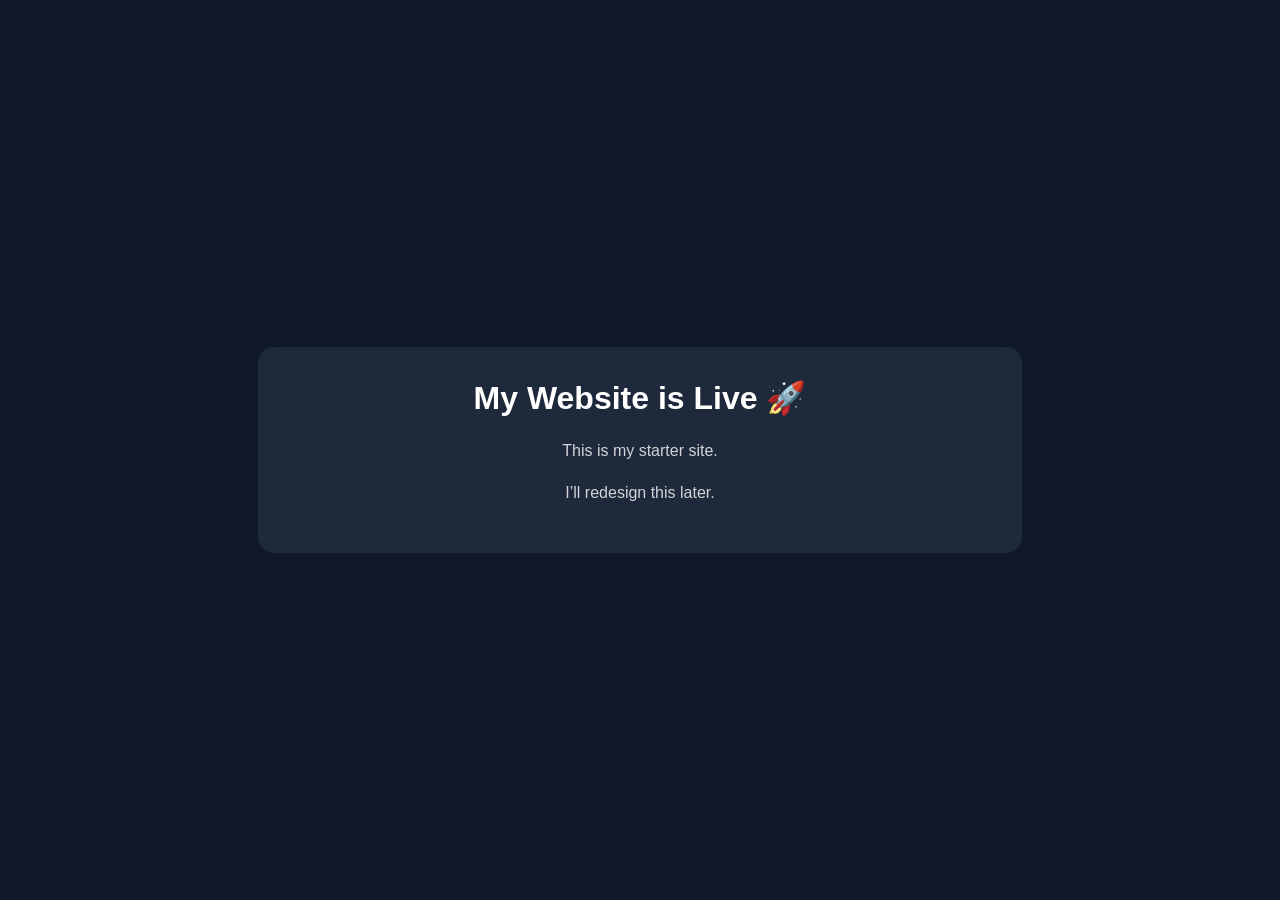
==== index.html @ 44aa59dd "Create index.html" ====
<!doctype html>
<html lang="en">
<head>
  <meta charset="UTF-8" />
  <meta name="viewport" content="width=device-width, initial-scale=1.0" />
  <title>My Site</title>
  <style>
    body {
      margin: 0;
      font-family: Arial, sans-serif;
      display: grid;
      place-items: center;
      min-height: 100vh;
      background: #0f172a;
      color: white;
    }

    .card {
      background: #1e293b;
      padding: 2rem;
      border-radius: 16px;
      text-align: center;
      width: min(90%, 700px);
    }

    h1 {
      margin-top: 0;
      font-size: 2rem;
    }

    p {
      line-height: 1.6;
      opacity: 0.8;
    }
  </style>
</head>
<body>
  <main class="card">
    <h1>My Website is Live 🚀</h1>
    <p>This is my starter site.</p>
    <p>I’ll redesign this later.</p>
  </main>
</body>
</html>
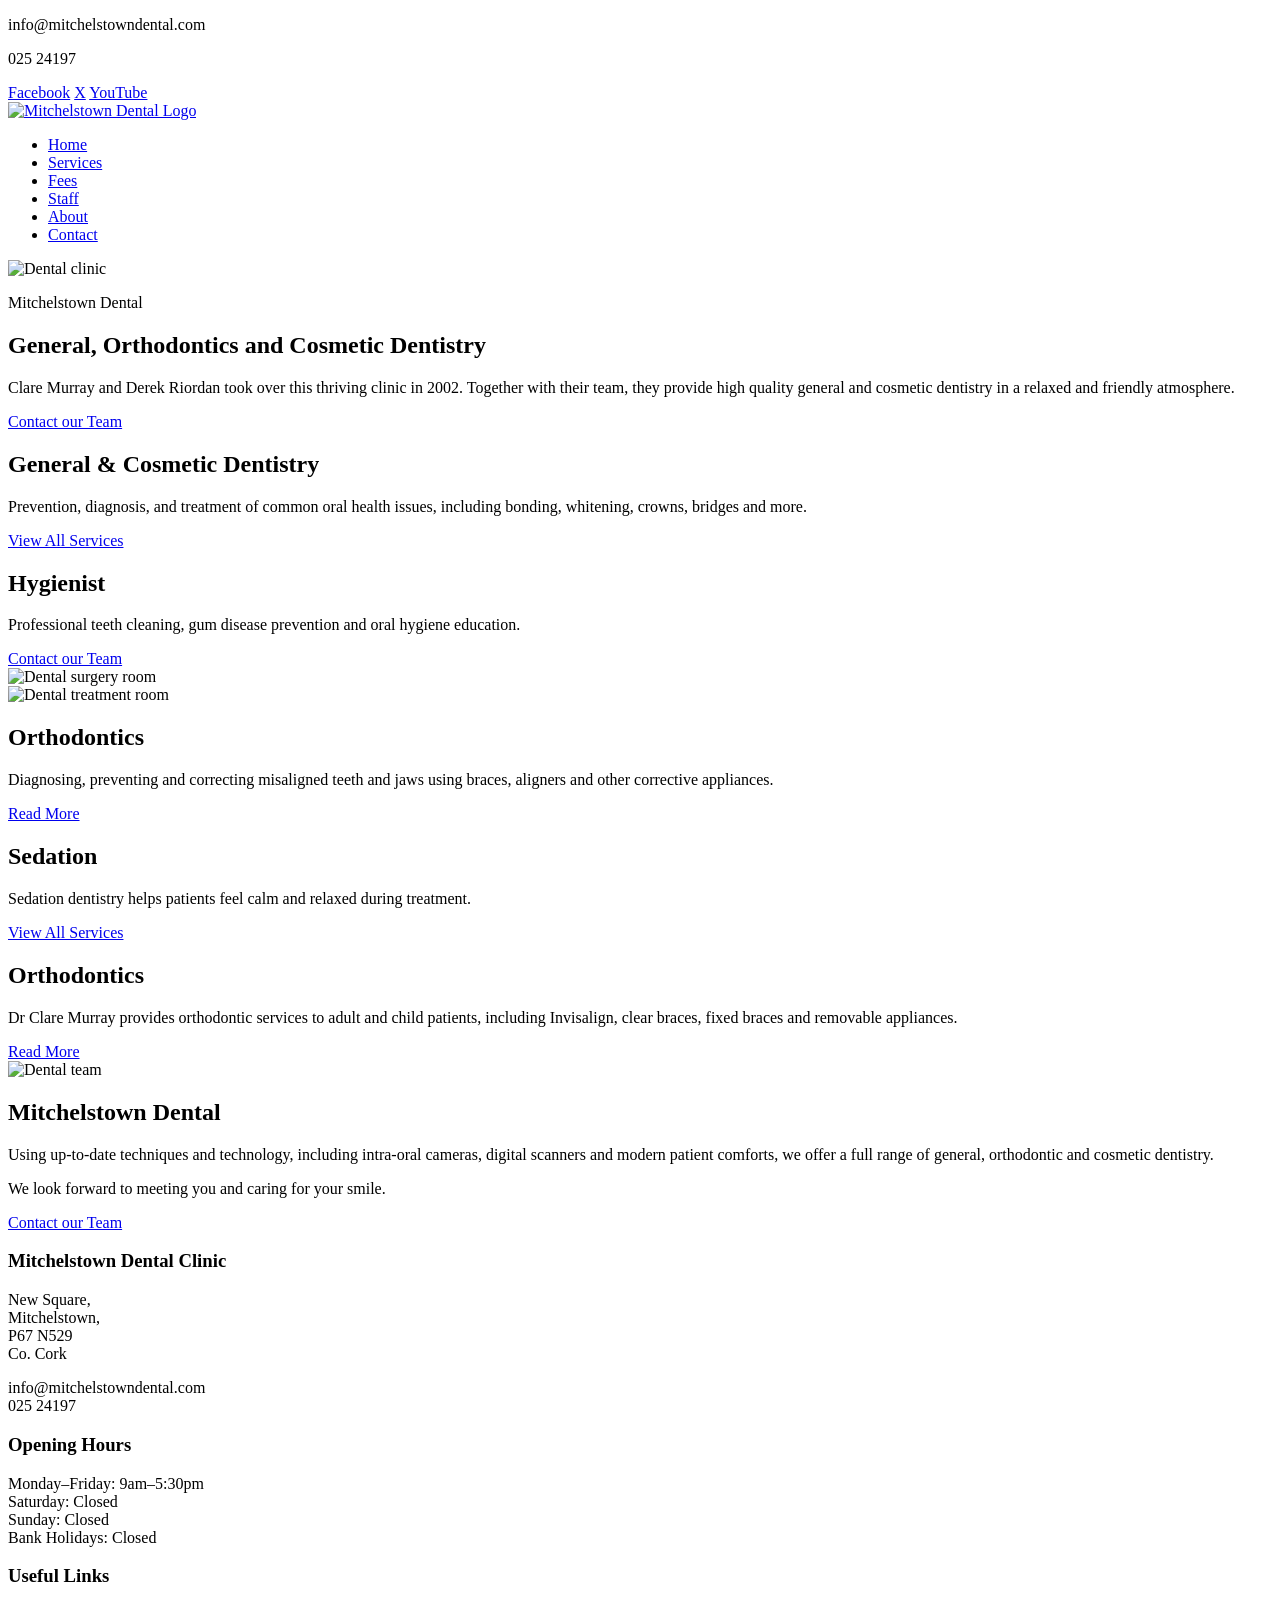
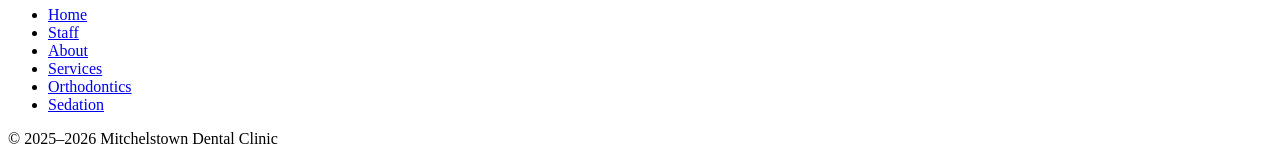
==== commit 7805fcd7: "Update index.html" ====
--- a/index.html
+++ b/index.html
@@ -1,44 +1,186 @@
-<!doctype html>
+<!DOCTYPE html>
 <html lang="en">
 <head>
-  <meta charset="UTF-8" />
-  <meta name="viewport" content="width=device-width, initial-scale=1.0" />
-  <title>My Site</title>
-  <style>
-    body {
-      margin: 0;
-      font-family: Arial, sans-serif;
-      display: grid;
-      place-items: center;
-      min-height: 100vh;
-      background: #0f172a;
-      color: white;
-    }
-
-    .card {
-      background: #1e293b;
-      padding: 2rem;
-      border-radius: 16px;
-      text-align: center;
-      width: min(90%, 700px);
-    }
-
-    h1 {
-      margin-top: 0;
-      font-size: 2rem;
-    }
-
-    p {
-      line-height: 1.6;
-      opacity: 0.8;
-    }
-  </style>
+  <meta charset="UTF-8">
+  <meta name="viewport" content="width=device-width, initial-scale=1.0">
+  <title>Mitchelstown Dental</title>
+  <link rel="stylesheet" href="styles.css">
 </head>
 <body>
-  <main class="card">
-    <h1>My Website is Live 🚀</h1>
-    <p>This is my starter site.</p>
-    <p>I’ll redesign this later.</p>
+
+  <header>
+    <div class="topbar">
+      <div class="container topbar-content">
+        <p>info@mitchelstowndental.com</p>
+        <p>025 24197</p>
+        <div class="socials">
+          <a href="#">Facebook</a>
+          <a href="#">X</a>
+          <a href="#">YouTube</a>
+        </div>
+      </div>
+    </div>
+
+    <div class="navbar">
+      <div class="container nav-content">
+        <a href="#" class="logo">
+          <img src="images/logo.png" alt="Mitchelstown Dental Logo">
+        </a>
+
+        <nav>
+          <ul class="nav-links">
+            <li><a href="#">Home</a></li>
+            <li><a href="#">Services</a></li>
+            <li><a href="#">Fees</a></li>
+            <li><a href="#">Staff</a></li>
+            <li><a href="#">About</a></li>
+            <li><a href="#">Contact</a></li>
+          </ul>
+        </nav>
+      </div>
+    </div>
+  </header>
+
+  <main>
+    <section class="hero">
+      <div class="container hero-content">
+        <div class="hero-image">
+          <img src="images/hero-dentist.png" alt="Dental clinic">
+        </div>
+        <div class="hero-text">
+          <p class="eyebrow">Mitchelstown Dental</p>
+          <h1>General, Orthodontics and Cosmetic Dentistry</h1>
+          <p>
+            Clare Murray and Derek Riordan took over this thriving clinic in 2002.
+            Together with their team, they provide high quality general and cosmetic
+            dentistry in a relaxed and friendly atmosphere.
+          </p>
+          <a href="#" class="btn">Contact our Team</a>
+        </div>
+      </div>
+    </section>
+
+    <section class="services">
+      <div class="container">
+        <div class="cards">
+          <article class="card">
+            <h2>General & Cosmetic Dentistry</h2>
+            <p>
+              Prevention, diagnosis, and treatment of common oral health issues,
+              including bonding, whitening, crowns, bridges and more.
+            </p>
+            <a href="#" class="btn-outline">View All Services</a>
+          </article>
+
+          <article class="card dark">
+            <h2>Hygienist</h2>
+            <p>
+              Professional teeth cleaning, gum disease prevention and oral hygiene education.
+            </p>
+            <a href="#" class="btn-outline light">Contact our Team</a>
+          </article>
+
+          <article class="image-card">
+            <img src="images/daisy-surgery-1.jpg" alt="Dental surgery room">
+          </article>
+
+          <article class="image-card">
+            <img src="images/daisy-surgery-2.jpg" alt="Dental treatment room">
+          </article>
+
+          <article class="card">
+            <h2>Orthodontics</h2>
+            <p>
+              Diagnosing, preventing and correcting misaligned teeth and jaws using braces,
+              aligners and other corrective appliances.
+            </p>
+            <a href="#" class="btn-outline">Read More</a>
+          </article>
+
+          <article class="card dark">
+            <h2>Sedation</h2>
+            <p>
+              Sedation dentistry helps patients feel calm and relaxed during treatment.
+            </p>
+            <a href="#" class="btn-outline light">View All Services</a>
+          </article>
+        </div>
+      </div>
+    </section>
+
+    <section class="promo">
+      <div class="container promo-content">
+        <h2>Orthodontics</h2>
+        <p>
+          Dr Clare Murray provides orthodontic services to adult and child patients,
+          including Invisalign, clear braces, fixed braces and removable appliances.
+        </p>
+        <a href="#" class="btn">Read More</a>
+      </div>
+    </section>
+
+    <section class="about">
+      <div class="container about-content">
+        <div class="about-image">
+          <img src="images/team.png" alt="Dental team">
+        </div>
+        <div class="about-text">
+          <h2>Mitchelstown Dental</h2>
+          <p>
+            Using up-to-date techniques and technology, including intra-oral cameras,
+            digital scanners and modern patient comforts, we offer a full range of
+            general, orthodontic and cosmetic dentistry.
+          </p>
+          <p>We look forward to meeting you and caring for your smile.</p>
+          <a href="#" class="btn">Contact our Team</a>
+        </div>
+      </div>
+    </section>
   </main>
+
+  <footer>
+    <div class="container footer-content">
+      <div>
+        <h3>Mitchelstown Dental Clinic</h3>
+        <p>
+          New Square,<br>
+          Mitchelstown,<br>
+          P67 N529<br>
+          Co. Cork
+        </p>
+        <p>
+          info@mitchelstowndental.com<br>
+          025 24197
+        </p>
+      </div>
+
+      <div>
+        <h3>Opening Hours</h3>
+        <p>
+          Monday–Friday: 9am–5:30pm<br>
+          Saturday: Closed<br>
+          Sunday: Closed<br>
+          Bank Holidays: Closed
+        </p>
+      </div>
+
+      <div>
+        <h3>Useful Links</h3>
+        <ul>
+          <li><a href="#">Home</a></li>
+          <li><a href="#">Staff</a></li>
+          <li><a href="#">About</a></li>
+          <li><a href="#">Services</a></li>
+          <li><a href="#">Orthodontics</a></li>
+          <li><a href="#">Sedation</a></li>
+        </ul>
+      </div>
+    </div>
+
+    <div class="copyright">
+      <p>© 2025–2026 Mitchelstown Dental Clinic</p>
+    </div>
+  </footer>
+
 </body>
 </html>
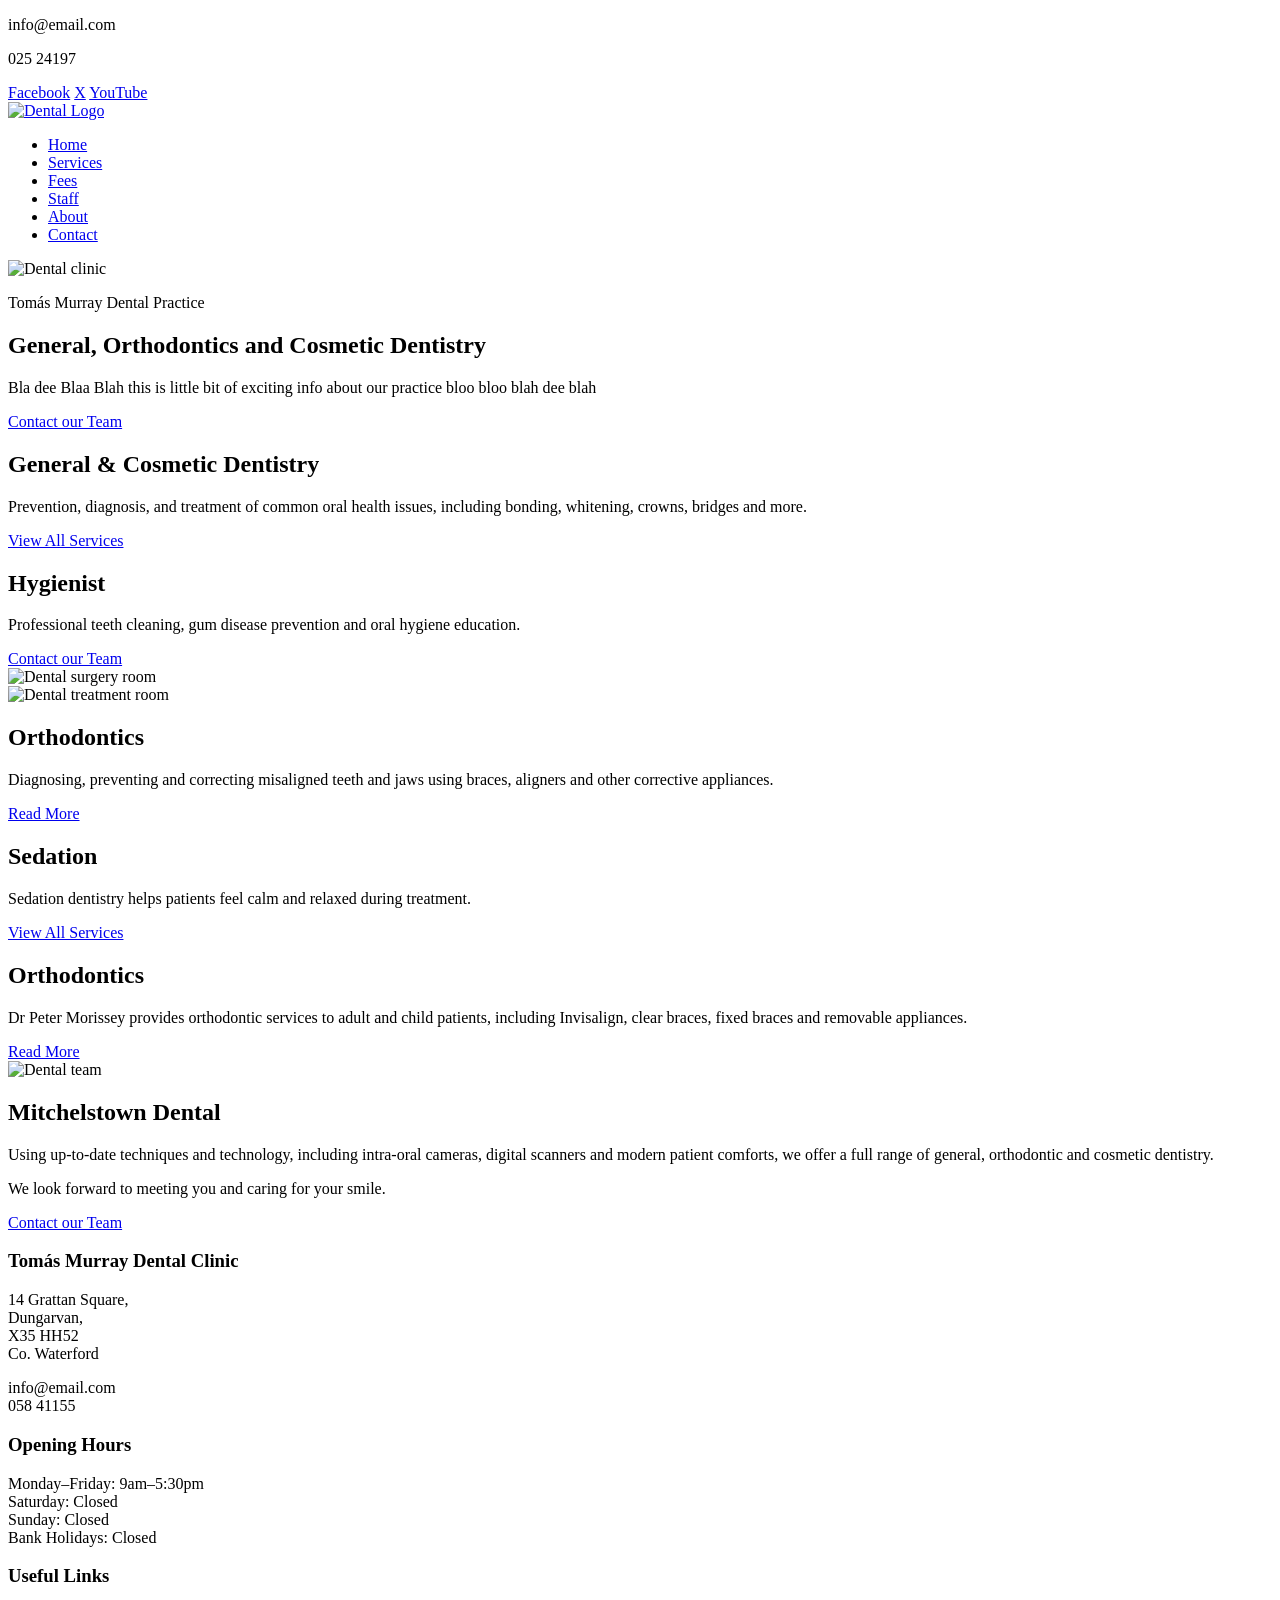
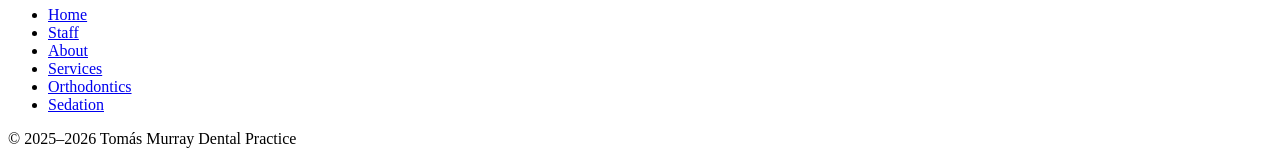
==== commit 2bb8ee30: "Update index.html" ====
--- a/index.html
+++ b/index.html
@@ -3,7 +3,7 @@
 <head>
   <meta charset="UTF-8">
   <meta name="viewport" content="width=device-width, initial-scale=1.0">
-  <title>Mitchelstown Dental</title>
+  <title>Tomás Murray Dental Practice</title>
   <link rel="stylesheet" href="styles.css">
 </head>
 <body>
@@ -11,7 +11,7 @@
   <header>
     <div class="topbar">
       <div class="container topbar-content">
-        <p>info@mitchelstowndental.com</p>
+        <p>info@email.com</p>
         <p>025 24197</p>
         <div class="socials">
           <a href="#">Facebook</a>
@@ -24,7 +24,7 @@
     <div class="navbar">
       <div class="container nav-content">
         <a href="#" class="logo">
-          <img src="images/logo.png" alt="Mitchelstown Dental Logo">
+          <img src="images/logo.png" alt="Dental Logo">
         </a>
 
         <nav>
@@ -48,12 +48,12 @@
           <img src="images/hero-dentist.png" alt="Dental clinic">
         </div>
         <div class="hero-text">
-          <p class="eyebrow">Mitchelstown Dental</p>
+          <p class="eyebrow">Tomás Murray Dental Practice</p>
           <h1>General, Orthodontics and Cosmetic Dentistry</h1>
           <p>
-            Clare Murray and Derek Riordan took over this thriving clinic in 2002.
-            Together with their team, they provide high quality general and cosmetic
-            dentistry in a relaxed and friendly atmosphere.
+            Bla dee Blaa Blah this is little bit of exciting info about our practice bloo
+            bloo blah dee blah
+
           </p>
           <a href="#" class="btn">Contact our Team</a>
         </div>
@@ -112,7 +112,7 @@
       <div class="container promo-content">
         <h2>Orthodontics</h2>
         <p>
-          Dr Clare Murray provides orthodontic services to adult and child patients,
+          Dr Peter Morissey provides orthodontic services to adult and child patients,
           including Invisalign, clear braces, fixed braces and removable appliances.
         </p>
         <a href="#" class="btn">Read More</a>
@@ -141,16 +141,16 @@
   <footer>
     <div class="container footer-content">
       <div>
-        <h3>Mitchelstown Dental Clinic</h3>
+        <h3>Tomás Murray Dental Clinic</h3>
         <p>
-          New Square,<br>
-          Mitchelstown,<br>
-          P67 N529<br>
-          Co. Cork
+          14 Grattan Square,<br>
+          Dungarvan,<br>
+          X35 HH52<br>
+          Co. Waterford
         </p>
         <p>
-          info@mitchelstowndental.com<br>
-          025 24197
+          info@email.com<br>
+          058 41155
         </p>
       </div>
 
@@ -178,7 +178,7 @@
     </div>
 
     <div class="copyright">
-      <p>© 2025–2026 Mitchelstown Dental Clinic</p>
+      <p>© 2025–2026 Tomás Murray Dental Practice</p>
     </div>
   </footer>
 
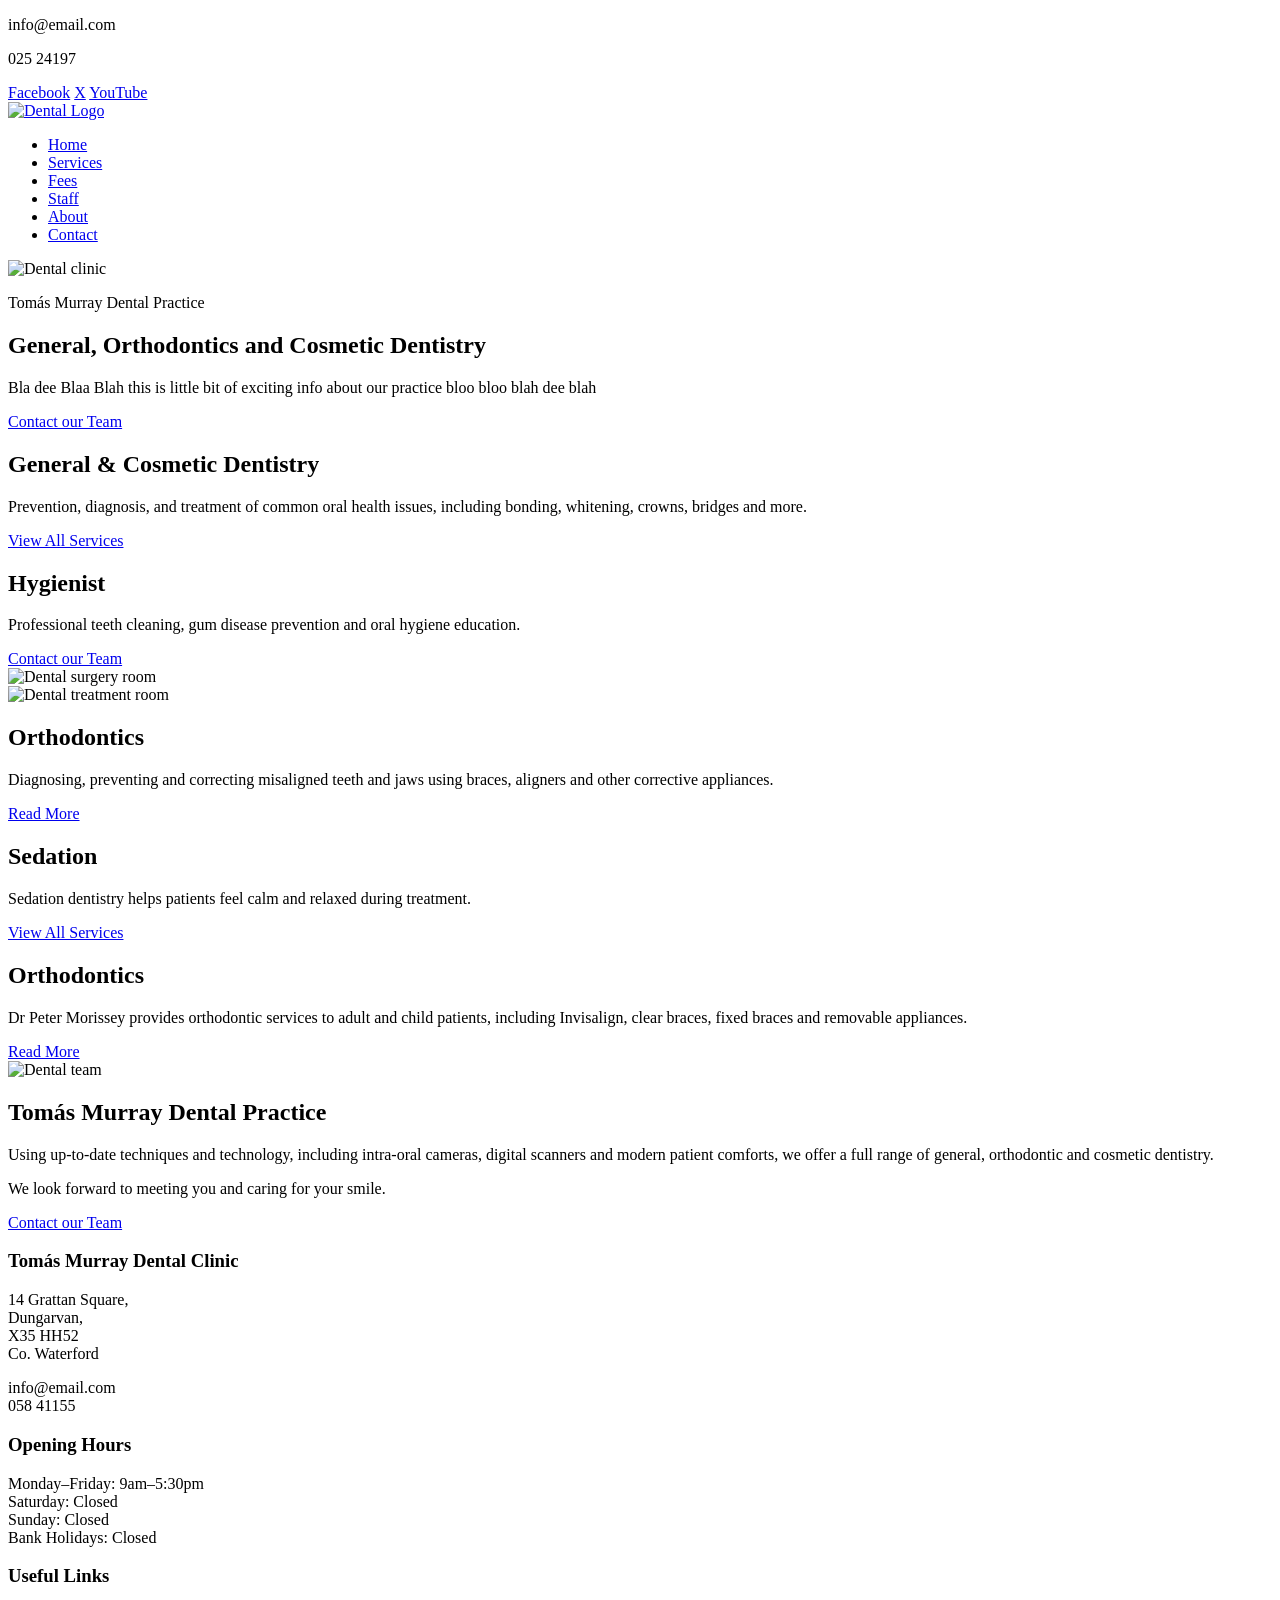
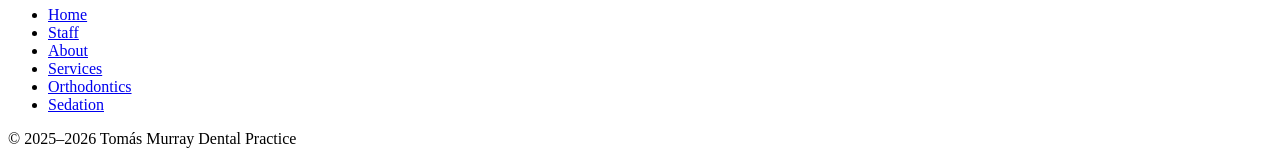
==== commit 5a14c46b: "Update index.html" ====
--- a/index.html
+++ b/index.html
@@ -125,7 +125,7 @@
           <img src="images/team.png" alt="Dental team">
         </div>
         <div class="about-text">
-          <h2>Mitchelstown Dental</h2>
+          <h2>Tomás Murray Dental Practice</h2>
           <p>
             Using up-to-date techniques and technology, including intra-oral cameras,
             digital scanners and modern patient comforts, we offer a full range of
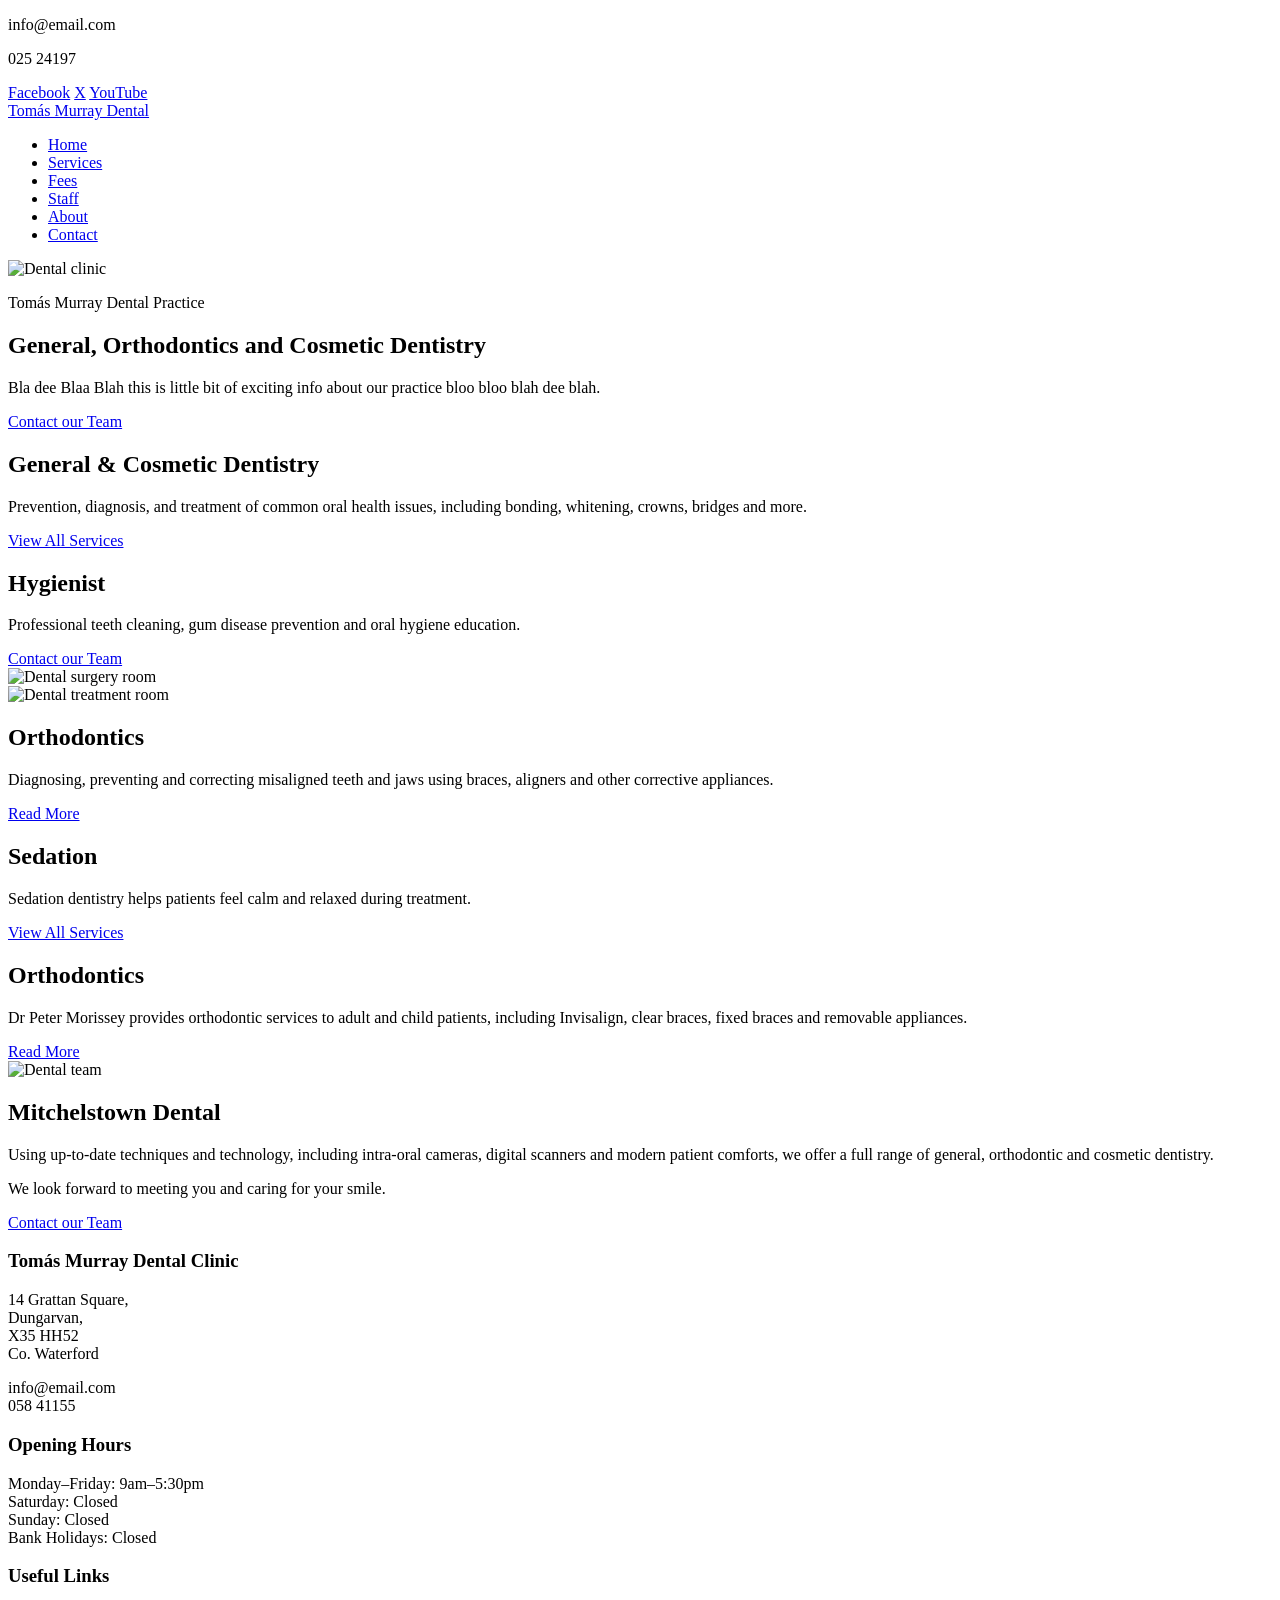
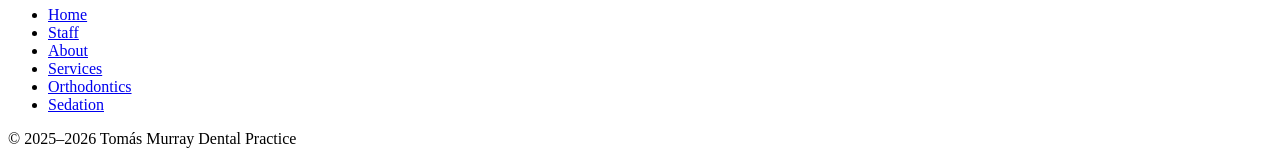
==== commit 039d0d48: "Update index.html" ====
--- a/index.html
+++ b/index.html
@@ -23,9 +23,7 @@
 
     <div class="navbar">
       <div class="container nav-content">
-        <a href="#" class="logo">
-          <img src="images/logo.png" alt="Dental Logo">
-        </a>
+        <a href="#" class="logo">Tomás Murray Dental</a>
 
         <nav>
           <ul class="nav-links">
@@ -52,8 +50,7 @@
           <h1>General, Orthodontics and Cosmetic Dentistry</h1>
           <p>
             Bla dee Blaa Blah this is little bit of exciting info about our practice bloo
-            bloo blah dee blah
-
+            bloo blah dee blah.
           </p>
           <a href="#" class="btn">Contact our Team</a>
         </div>
@@ -64,12 +61,12 @@
       <div class="container">
         <div class="cards">
           <article class="card">
-            <h2>General & Cosmetic Dentistry</h2>
+            <h2>General &amp; Cosmetic Dentistry</h2>
             <p>
               Prevention, diagnosis, and treatment of common oral health issues,
               including bonding, whitening, crowns, bridges and more.
             </p>
-            <a href="#" class="btn-outline">View All Services</a>
+            <a href="#" class="btn-outline light">View All Services</a>
           </article>
 
           <article class="card dark">
@@ -77,7 +74,7 @@
             <p>
               Professional teeth cleaning, gum disease prevention and oral hygiene education.
             </p>
-            <a href="#" class="btn-outline light">Contact our Team</a>
+            <a href="#" class="btn-outline">Contact our Team</a>
           </article>
 
           <article class="image-card">
@@ -94,7 +91,7 @@
               Diagnosing, preventing and correcting misaligned teeth and jaws using braces,
               aligners and other corrective appliances.
             </p>
-            <a href="#" class="btn-outline">Read More</a>
+            <a href="#" class="btn-outline light">Read More</a>
           </article>
 
           <article class="card dark">
@@ -102,7 +99,7 @@
             <p>
               Sedation dentistry helps patients feel calm and relaxed during treatment.
             </p>
-            <a href="#" class="btn-outline light">View All Services</a>
+            <a href="#" class="btn-outline">View All Services</a>
           </article>
         </div>
       </div>
@@ -125,7 +122,7 @@
           <img src="images/team.png" alt="Dental team">
         </div>
         <div class="about-text">
-          <h2>Tomás Murray Dental Practice</h2>
+          <h2>Mitchelstown Dental</h2>
           <p>
             Using up-to-date techniques and technology, including intra-oral cameras,
             digital scanners and modern patient comforts, we offer a full range of
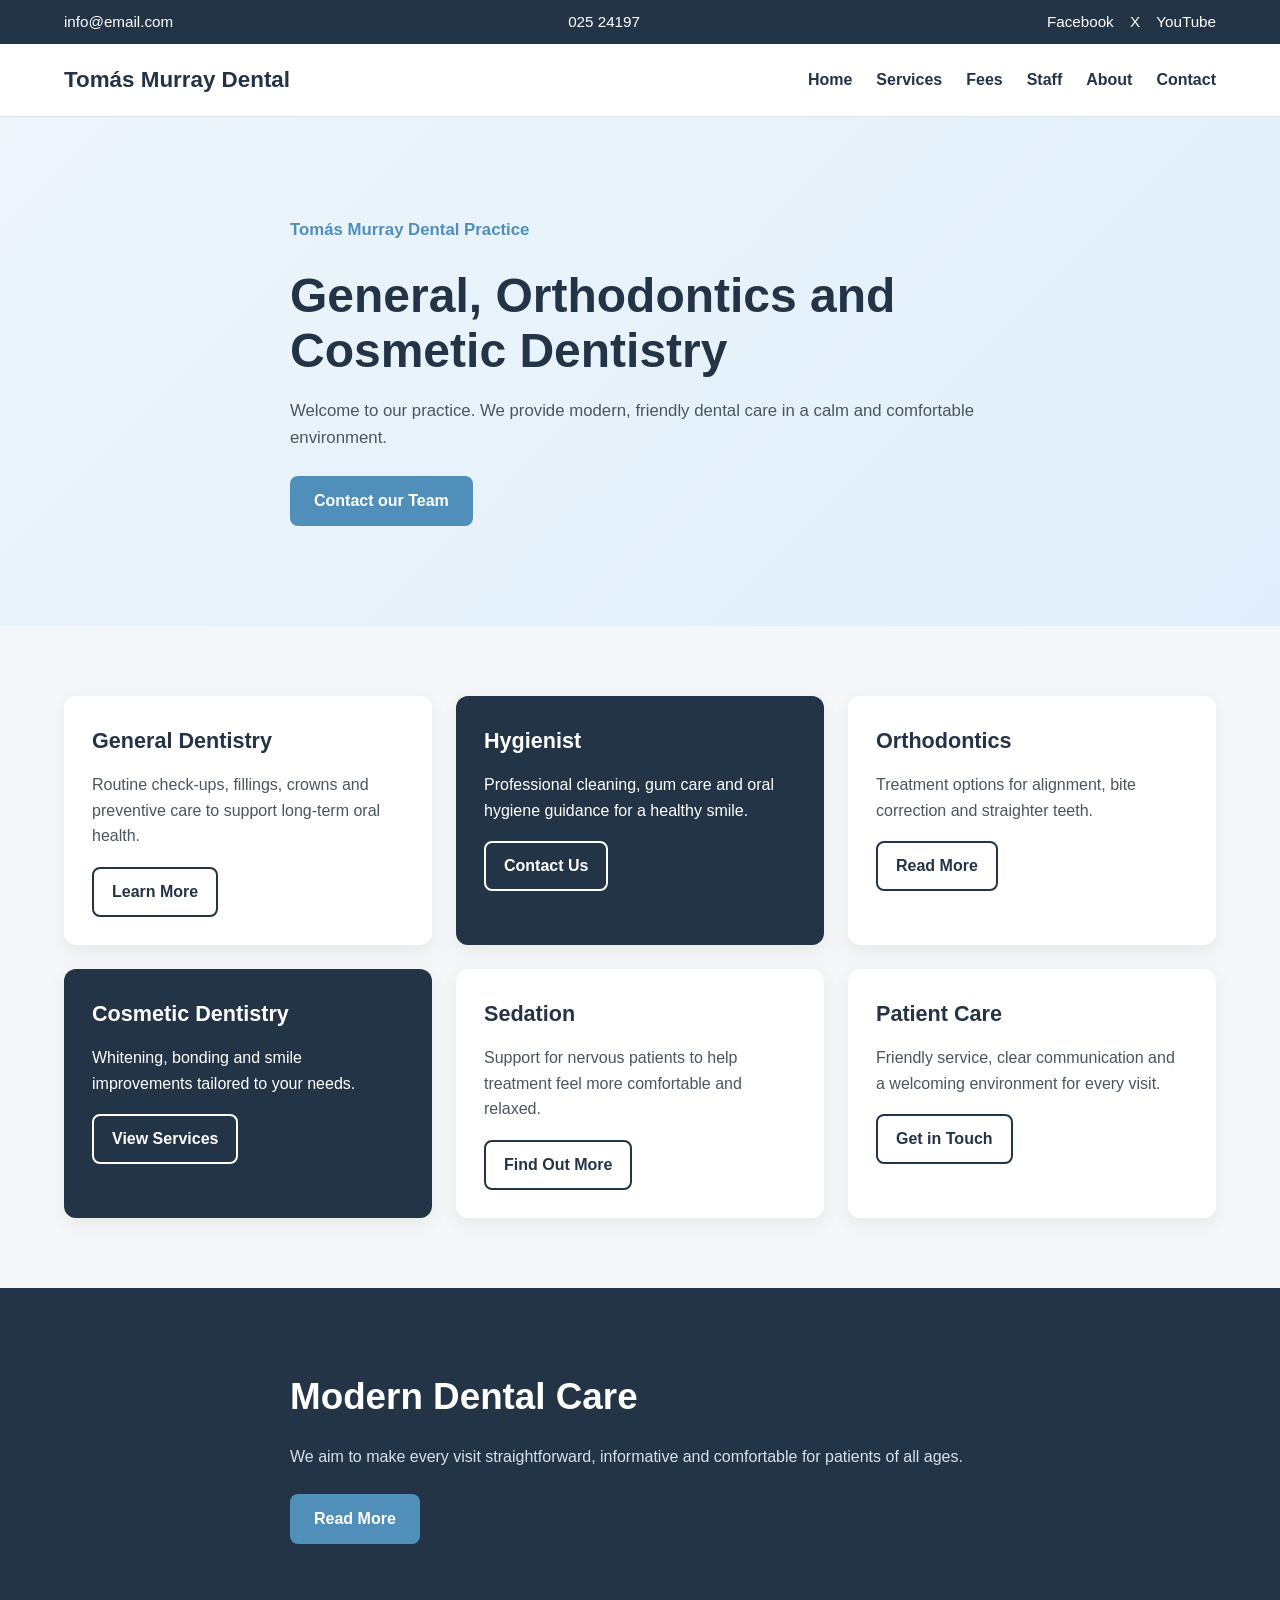
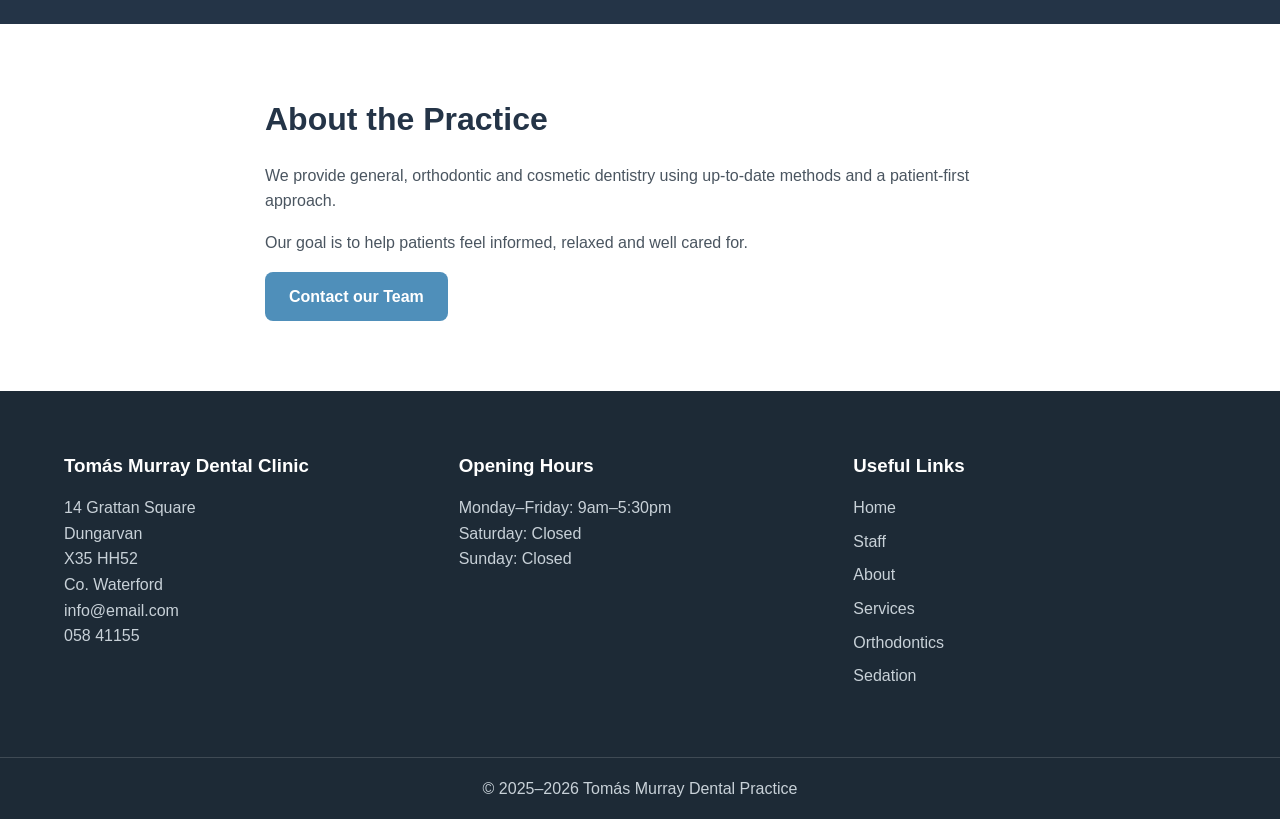
==== commit 2d0eb252: "Add files via upload" ====
--- a/index.html
+++ b/index.html
@@ -1,183 +1,181 @@
-<!DOCTYPE html>
-<html lang="en">
-<head>
-  <meta charset="UTF-8">
-  <meta name="viewport" content="width=device-width, initial-scale=1.0">
-  <title>Tomás Murray Dental Practice</title>
-  <link rel="stylesheet" href="styles.css">
-</head>
-<body>
-
-  <header>
-    <div class="topbar">
-      <div class="container topbar-content">
-        <p>info@email.com</p>
-        <p>025 24197</p>
-        <div class="socials">
-          <a href="#">Facebook</a>
-          <a href="#">X</a>
-          <a href="#">YouTube</a>
-        </div>
-      </div>
-    </div>
-
-    <div class="navbar">
-      <div class="container nav-content">
-        <a href="#" class="logo">Tomás Murray Dental</a>
-
-        <nav>
-          <ul class="nav-links">
-            <li><a href="#">Home</a></li>
-            <li><a href="#">Services</a></li>
-            <li><a href="#">Fees</a></li>
-            <li><a href="#">Staff</a></li>
-            <li><a href="#">About</a></li>
-            <li><a href="#">Contact</a></li>
-          </ul>
-        </nav>
-      </div>
-    </div>
-  </header>
-
-  <main>
-    <section class="hero">
-      <div class="container hero-content">
-        <div class="hero-image">
-          <img src="images/hero-dentist.png" alt="Dental clinic">
-        </div>
-        <div class="hero-text">
-          <p class="eyebrow">Tomás Murray Dental Practice</p>
-          <h1>General, Orthodontics and Cosmetic Dentistry</h1>
-          <p>
-            Bla dee Blaa Blah this is little bit of exciting info about our practice bloo
-            bloo blah dee blah.
-          </p>
-          <a href="#" class="btn">Contact our Team</a>
-        </div>
-      </div>
-    </section>
-
-    <section class="services">
-      <div class="container">
-        <div class="cards">
-          <article class="card">
-            <h2>General &amp; Cosmetic Dentistry</h2>
-            <p>
-              Prevention, diagnosis, and treatment of common oral health issues,
-              including bonding, whitening, crowns, bridges and more.
-            </p>
-            <a href="#" class="btn-outline light">View All Services</a>
-          </article>
-
-          <article class="card dark">
-            <h2>Hygienist</h2>
-            <p>
-              Professional teeth cleaning, gum disease prevention and oral hygiene education.
-            </p>
-            <a href="#" class="btn-outline">Contact our Team</a>
-          </article>
-
-          <article class="image-card">
-            <img src="images/daisy-surgery-1.jpg" alt="Dental surgery room">
-          </article>
-
-          <article class="image-card">
-            <img src="images/daisy-surgery-2.jpg" alt="Dental treatment room">
-          </article>
-
-          <article class="card">
-            <h2>Orthodontics</h2>
-            <p>
-              Diagnosing, preventing and correcting misaligned teeth and jaws using braces,
-              aligners and other corrective appliances.
-            </p>
-            <a href="#" class="btn-outline light">Read More</a>
-          </article>
-
-          <article class="card dark">
-            <h2>Sedation</h2>
-            <p>
-              Sedation dentistry helps patients feel calm and relaxed during treatment.
-            </p>
-            <a href="#" class="btn-outline">View All Services</a>
-          </article>
-        </div>
-      </div>
-    </section>
-
-    <section class="promo">
-      <div class="container promo-content">
-        <h2>Orthodontics</h2>
-        <p>
-          Dr Peter Morissey provides orthodontic services to adult and child patients,
-          including Invisalign, clear braces, fixed braces and removable appliances.
-        </p>
-        <a href="#" class="btn">Read More</a>
-      </div>
-    </section>
-
-    <section class="about">
-      <div class="container about-content">
-        <div class="about-image">
-          <img src="images/team.png" alt="Dental team">
-        </div>
-        <div class="about-text">
-          <h2>Mitchelstown Dental</h2>
-          <p>
-            Using up-to-date techniques and technology, including intra-oral cameras,
-            digital scanners and modern patient comforts, we offer a full range of
-            general, orthodontic and cosmetic dentistry.
-          </p>
-          <p>We look forward to meeting you and caring for your smile.</p>
-          <a href="#" class="btn">Contact our Team</a>
-        </div>
-      </div>
-    </section>
-  </main>
-
-  <footer>
-    <div class="container footer-content">
-      <div>
-        <h3>Tomás Murray Dental Clinic</h3>
-        <p>
-          14 Grattan Square,<br>
-          Dungarvan,<br>
-          X35 HH52<br>
-          Co. Waterford
-        </p>
-        <p>
-          info@email.com<br>
-          058 41155
-        </p>
-      </div>
-
-      <div>
-        <h3>Opening Hours</h3>
-        <p>
-          Monday–Friday: 9am–5:30pm<br>
-          Saturday: Closed<br>
-          Sunday: Closed<br>
-          Bank Holidays: Closed
-        </p>
-      </div>
-
-      <div>
-        <h3>Useful Links</h3>
-        <ul>
-          <li><a href="#">Home</a></li>
-          <li><a href="#">Staff</a></li>
-          <li><a href="#">About</a></li>
-          <li><a href="#">Services</a></li>
-          <li><a href="#">Orthodontics</a></li>
-          <li><a href="#">Sedation</a></li>
-        </ul>
-      </div>
-    </div>
-
-    <div class="copyright">
-      <p>© 2025–2026 Tomás Murray Dental Practice</p>
-    </div>
-  </footer>
-
-</body>
-</html>
+<!DOCTYPE html>
+<html lang="en">
+<head>
+  <meta charset="UTF-8">
+  <meta name="viewport" content="width=device-width, initial-scale=1.0">
+  <title>Tomás Murray Dental Practice</title>
+  <link rel="stylesheet" href="styles.css">
+</head>
+<body>
+
+  <header>
+    <div class="topbar">
+      <div class="container topbar-content">
+        <p>info@email.com</p>
+        <p>025 24197</p>
+        <div class="socials">
+          <a href="#">Facebook</a>
+          <a href="#">X</a>
+          <a href="#">YouTube</a>
+        </div>
+      </div>
+    </div>
+
+    <div class="navbar">
+      <div class="container nav-content">
+        <a href="#" class="logo">Tomás Murray Dental</a>
+        <nav>
+          <ul class="nav-links">
+            <li><a href="#">Home</a></li>
+            <li><a href="#">Services</a></li>
+            <li><a href="#">Fees</a></li>
+            <li><a href="#">Staff</a></li>
+            <li><a href="#">About</a></li>
+            <li><a href="#">Contact</a></li>
+          </ul>
+        </nav>
+      </div>
+    </div>
+  </header>
+
+  <main>
+    <section class="hero">
+      <div class="container hero-content">
+        <div class="hero-text">
+          <p class="eyebrow">Tomás Murray Dental Practice</p>
+          <h1>General, Orthodontics and Cosmetic Dentistry</h1>
+          <p>
+            Welcome to our practice. We provide modern, friendly dental care in a calm
+            and comfortable environment.
+          </p>
+          <a href="#" class="btn">Contact our Team</a>
+        </div>
+      </div>
+    </section>
+
+    <section class="services">
+      <div class="container">
+        <div class="cards">
+          <article class="card">
+            <h2>General Dentistry</h2>
+            <p>
+              Routine check-ups, fillings, crowns and preventive care to support long-term oral health.
+            </p>
+            <a href="#" class="btn-outline light">Learn More</a>
+          </article>
+
+          <article class="card dark">
+            <h2>Hygienist</h2>
+            <p>
+              Professional cleaning, gum care and oral hygiene guidance for a healthy smile.
+            </p>
+            <a href="#" class="btn-outline">Contact Us</a>
+          </article>
+
+          <article class="card">
+            <h2>Orthodontics</h2>
+            <p>
+              Treatment options for alignment, bite correction and straighter teeth.
+            </p>
+            <a href="#" class="btn-outline light">Read More</a>
+          </article>
+
+          <article class="card dark">
+            <h2>Cosmetic Dentistry</h2>
+            <p>
+              Whitening, bonding and smile improvements tailored to your needs.
+            </p>
+            <a href="#" class="btn-outline">View Services</a>
+          </article>
+
+          <article class="card">
+            <h2>Sedation</h2>
+            <p>
+              Support for nervous patients to help treatment feel more comfortable and relaxed.
+            </p>
+            <a href="#" class="btn-outline light">Find Out More</a>
+          </article>
+
+          <article class="card">
+            <h2>Patient Care</h2>
+            <p>
+              Friendly service, clear communication and a welcoming environment for every visit.
+            </p>
+            <a href="#" class="btn-outline light">Get in Touch</a>
+          </article>
+        </div>
+      </div>
+    </section>
+
+    <section class="promo">
+      <div class="container promo-content">
+        <h2>Modern Dental Care</h2>
+        <p>
+          We aim to make every visit straightforward, informative and comfortable for patients of all ages.
+        </p>
+        <a href="#" class="btn">Read More</a>
+      </div>
+    </section>
+
+    <section class="about">
+      <div class="container about-content">
+        <div class="about-text">
+          <h2>About the Practice</h2>
+          <p>
+            We provide general, orthodontic and cosmetic dentistry using up-to-date methods
+            and a patient-first approach.
+          </p>
+          <p>
+            Our goal is to help patients feel informed, relaxed and well cared for.
+          </p>
+          <a href="#" class="btn">Contact our Team</a>
+        </div>
+      </div>
+    </section>
+  </main>
+
+  <footer>
+    <div class="container footer-content">
+      <div>
+        <h3>Tomás Murray Dental Clinic</h3>
+        <p>
+          14 Grattan Square<br>
+          Dungarvan<br>
+          X35 HH52<br>
+          Co. Waterford
+        </p>
+        <p>
+          info@email.com<br>
+          058 41155
+        </p>
+      </div>
+
+      <div>
+        <h3>Opening Hours</h3>
+        <p>
+          Monday–Friday: 9am–5:30pm<br>
+          Saturday: Closed<br>
+          Sunday: Closed
+        </p>
+      </div>
+
+      <div>
+        <h3>Useful Links</h3>
+        <ul>
+          <li><a href="#">Home</a></li>
+          <li><a href="#">Staff</a></li>
+          <li><a href="#">About</a></li>
+          <li><a href="#">Services</a></li>
+          <li><a href="#">Orthodontics</a></li>
+          <li><a href="#">Sedation</a></li>
+        </ul>
+      </div>
+    </div>
+
+    <div class="copyright">
+      <p>© 2025–2026 Tomás Murray Dental Practice</p>
+    </div>
+  </footer>
+
+</body>
+</html>
--- a/styles.css
+++ b/styles.css
@@ -0,0 +1,274 @@
+* {
+  margin: 0;
+  padding: 0;
+  box-sizing: border-box;
+}
+
+:root {
+  --primary: #243447;
+  --accent: #4f8fba;
+  --light: #eef5fb;
+  --grey: #f4f6f8;
+  --text: #4a5560;
+  --white: #ffffff;
+}
+
+body {
+  font-family: Arial, Helvetica, sans-serif;
+  line-height: 1.6;
+  background: var(--white);
+  color: var(--text);
+}
+
+.container {
+  width: 90%;
+  max-width: 1200px;
+  margin: 0 auto;
+}
+
+h1, h2, h3 {
+  color: var(--primary);
+}
+
+a {
+  text-decoration: none;
+}
+
+.topbar {
+  background: var(--primary);
+  color: white;
+  font-size: 0.95rem;
+}
+
+.topbar-content {
+  display: flex;
+  justify-content: space-between;
+  align-items: center;
+  gap: 16px;
+  padding: 10px 0;
+  flex-wrap: wrap;
+}
+
+.topbar a {
+  color: white;
+  margin-left: 12px;
+}
+
+.navbar {
+  background: white;
+  border-bottom: 1px solid #dde4ea;
+}
+
+.nav-content {
+  display: flex;
+  justify-content: space-between;
+  align-items: center;
+  padding: 18px 0;
+  gap: 20px;
+}
+
+.logo {
+  font-size: 1.4rem;
+  font-weight: 700;
+  color: var(--primary);
+}
+
+.nav-links {
+  list-style: none;
+  display: flex;
+  gap: 24px;
+}
+
+.nav-links a {
+  color: var(--primary);
+  font-weight: 600;
+}
+
+.nav-links a:hover {
+  color: var(--accent);
+}
+
+.hero {
+  background: linear-gradient(135deg, var(--light), #dfeefa);
+  padding: 100px 0;
+}
+
+.hero-content {
+  max-width: 700px;
+}
+
+.eyebrow {
+  color: var(--accent);
+  font-weight: 700;
+  margin-bottom: 10px;
+}
+
+.hero h1 {
+  font-size: 3rem;
+  line-height: 1.15;
+  margin-bottom: 20px;
+}
+
+.hero p {
+  margin-bottom: 24px;
+  font-size: 1.05rem;
+}
+
+.btn {
+  display: inline-block;
+  background: var(--accent);
+  color: white;
+  padding: 12px 24px;
+  border-radius: 8px;
+  font-weight: 600;
+}
+
+.btn:hover {
+  opacity: 0.9;
+}
+
+.services {
+  background: var(--grey);
+  padding: 70px 0;
+}
+
+.cards {
+  display: grid;
+  grid-template-columns: repeat(3, 1fr);
+  gap: 24px;
+}
+
+.card {
+  background: white;
+  border-radius: 12px;
+  padding: 28px;
+  box-shadow: 0 6px 18px rgba(0, 0, 0, 0.06);
+}
+
+.card.dark {
+  background: var(--primary);
+}
+
+.card h2 {
+  margin-bottom: 14px;
+  font-size: 1.35rem;
+}
+
+.card p {
+  margin-bottom: 18px;
+}
+
+.card.dark h2,
+.card.dark p {
+  color: white;
+}
+
+.btn-outline {
+  display: inline-block;
+  padding: 10px 18px;
+  border-radius: 8px;
+  border: 2px solid white;
+  color: white;
+  font-weight: 600;
+}
+
+.btn-outline.light {
+  border-color: var(--primary);
+  color: var(--primary);
+}
+
+.promo {
+  background: var(--primary);
+  color: white;
+  padding: 80px 0;
+}
+
+.promo-content {
+  max-width: 700px;
+}
+
+.promo h2 {
+  color: white;
+  font-size: 2.3rem;
+  margin-bottom: 18px;
+}
+
+.promo p {
+  color: #d8e1ea;
+  margin-bottom: 24px;
+}
+
+.about {
+  padding: 70px 0;
+}
+
+.about-content {
+  max-width: 750px;
+}
+
+.about h2 {
+  margin-bottom: 18px;
+  font-size: 2rem;
+}
+
+.about p {
+  margin-bottom: 16px;
+}
+
+footer {
+  background: #1d2a36;
+  color: white;
+}
+
+.footer-content {
+  display: grid;
+  grid-template-columns: repeat(3, 1fr);
+  gap: 32px;
+  padding: 60px 0;
+}
+
+footer h3 {
+  color: white;
+  margin-bottom: 14px;
+}
+
+footer p,
+footer a {
+  color: #c8d1d8;
+}
+
+footer ul {
+  list-style: none;
+}
+
+footer li {
+  margin-bottom: 8px;
+}
+
+.copyright {
+  text-align: center;
+  padding: 18px;
+  border-top: 1px solid rgba(255, 255, 255, 0.15);
+}
+
+@media (max-width: 900px) {
+  .cards,
+  .footer-content {
+    grid-template-columns: 1fr;
+  }
+
+  .nav-content,
+  .topbar-content {
+    flex-direction: column;
+    align-items: flex-start;
+  }
+
+  .nav-links {
+    flex-wrap: wrap;
+    gap: 12px;
+  }
+
+  .hero h1 {
+    font-size: 2.2rem;
+  }
+}
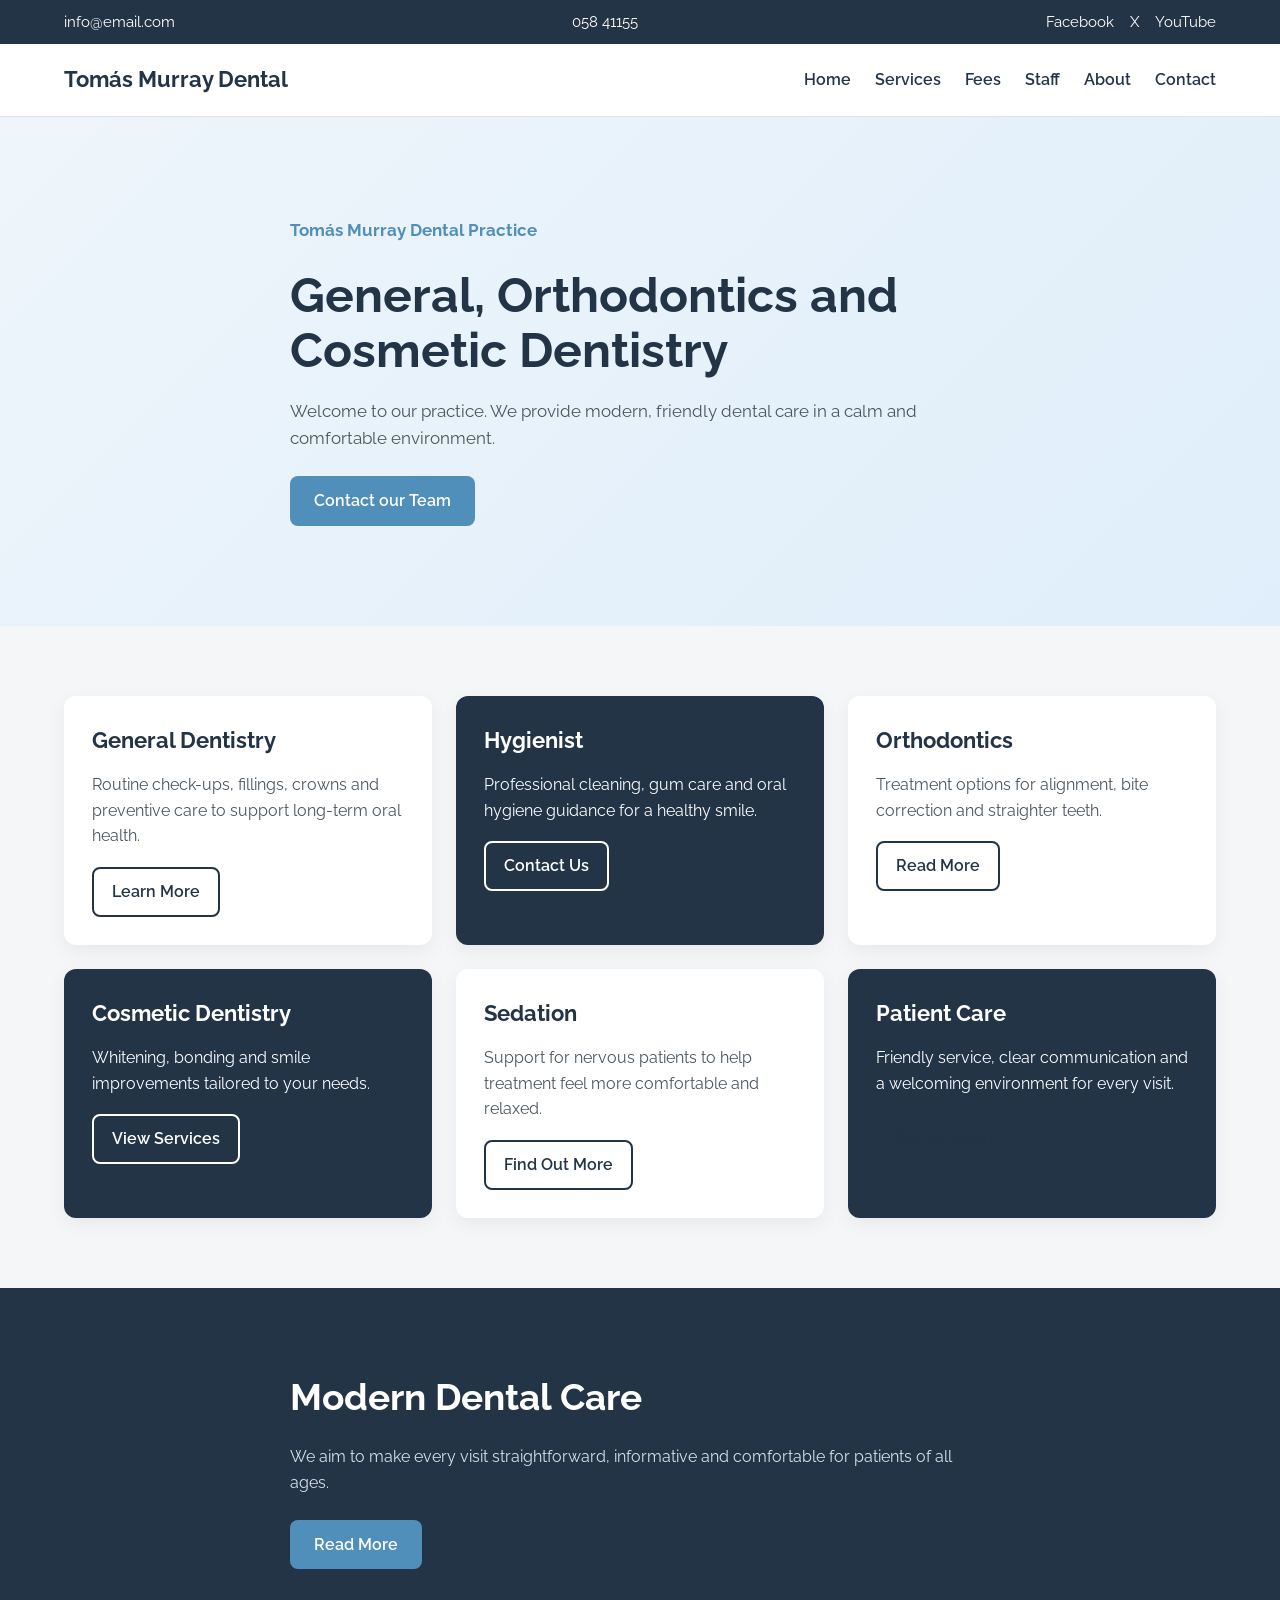
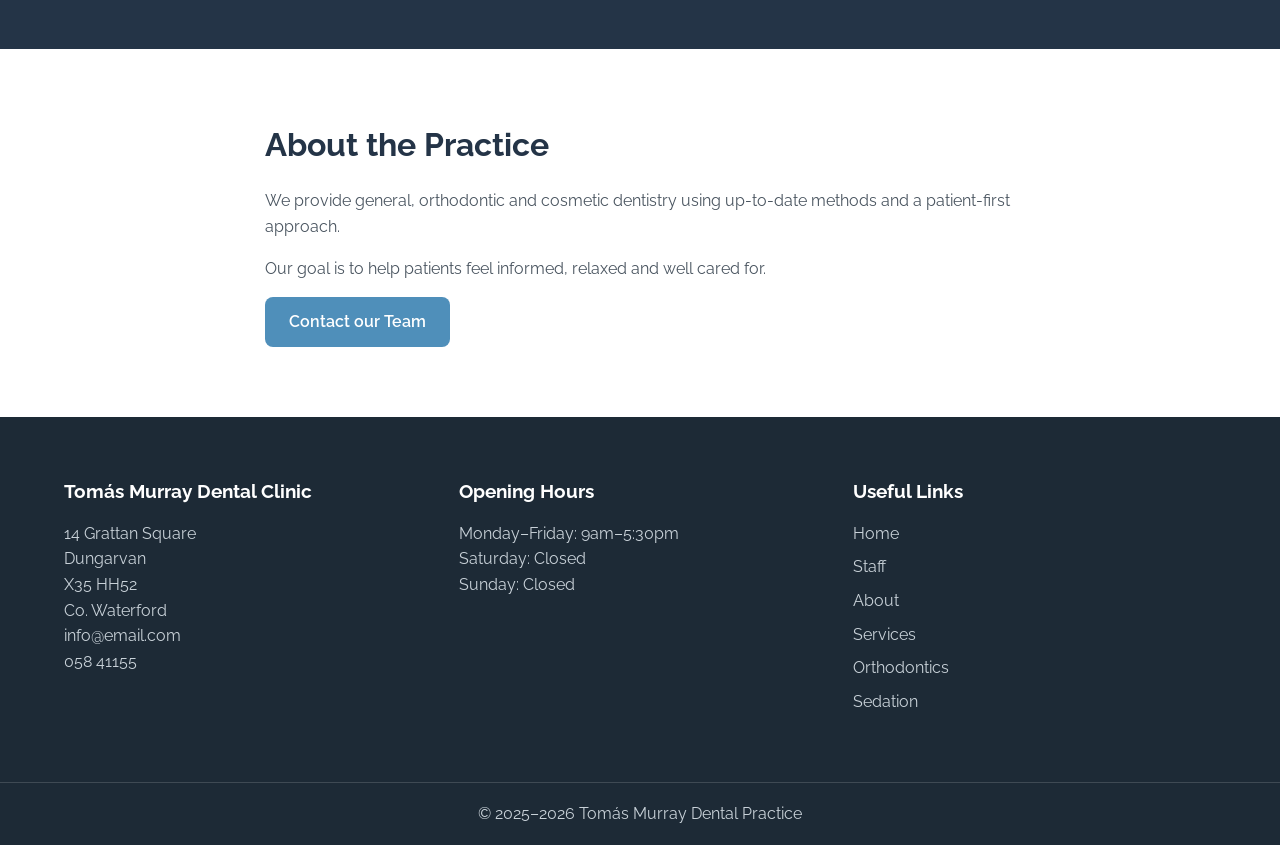
==== commit 0b7d75c9: "Add files via upload" ====
--- a/index.html
+++ b/index.html
@@ -4,6 +4,10 @@
   <meta charset="UTF-8">
   <meta name="viewport" content="width=device-width, initial-scale=1.0">
   <title>Tomás Murray Dental Practice</title>
+
+  <link rel="preconnect" href="https://fonts.googleapis.com">
+  <link rel="preconnect" href="https://fonts.gstatic.com" crossorigin>
+  <link href="https://fonts.googleapis.com/css2?family=Raleway:ital,wght@0,100..900;1,100..900&display=swap" rel="stylesheet">
   <link rel="stylesheet" href="styles.css">
 </head>
 <body>
@@ -12,7 +16,7 @@
     <div class="topbar">
       <div class="container topbar-content">
         <p>info@email.com</p>
-        <p>025 24197</p>
+        <p>058 41155</p>
         <div class="socials">
           <a href="#">Facebook</a>
           <a href="#">X</a>
@@ -26,12 +30,12 @@
         <a href="#" class="logo">Tomás Murray Dental</a>
         <nav>
           <ul class="nav-links">
-            <li><a href="#">Home</a></li>
-            <li><a href="#">Services</a></li>
-            <li><a href="#">Fees</a></li>
-            <li><a href="#">Staff</a></li>
-            <li><a href="#">About</a></li>
-            <li><a href="#">Contact</a></li>
+            <li><a href="index.html">Home</a></li>
+            <li><a href="services.html">Services</a></li>
+            <li><a href="fees.html">Fees</a></li>
+            <li><a href="staff.html">Staff</a></li>
+            <li><a href="about.html">About</a></li>
+            <li><a href="contact.html">Contact</a></li>
           </ul>
         </nav>
       </div>
@@ -96,7 +100,7 @@
             <a href="#" class="btn-outline light">Find Out More</a>
           </article>
 
-          <article class="card">
+          <article class="card dark">
             <h2>Patient Care</h2>
             <p>
               Friendly service, clear communication and a welcoming environment for every visit.
@@ -176,6 +180,9 @@
       <p>© 2025–2026 Tomás Murray Dental Practice</p>
     </div>
   </footer>
-
+  <link rel="preconnect" href="https://fonts.googleapis.com">
+  <link rel="preconnect" href="https://fonts.gstatic.com" crossorigin>
+  <link href="https://fonts.googleapis.com/css2?family=Raleway:ital,wght@0,100..900;1,100..900&display=swap" rel="stylesheet">
+  <link rel="stylesheet" href="styles.css">
 </body>
 </html>
--- a/styles.css
+++ b/styles.css
@@ -14,12 +14,11 @@
 }
 
 body {
-  font-family: Arial, Helvetica, sans-serif;
+  font-family: "Raleway", sans-serif;
   line-height: 1.6;
   background: var(--white);
   color: var(--text);
 }
-
 .container {
   width: 90%;
   max-width: 1200px;
--- a/styles.css
+++ b/styles.css
@@ -14,12 +14,11 @@
 }
 
 body {
-  font-family: Arial, Helvetica, sans-serif;
+  font-family: "Raleway", sans-serif;
   line-height: 1.6;
   background: var(--white);
   color: var(--text);
 }
-
 .container {
   width: 90%;
   max-width: 1200px;
